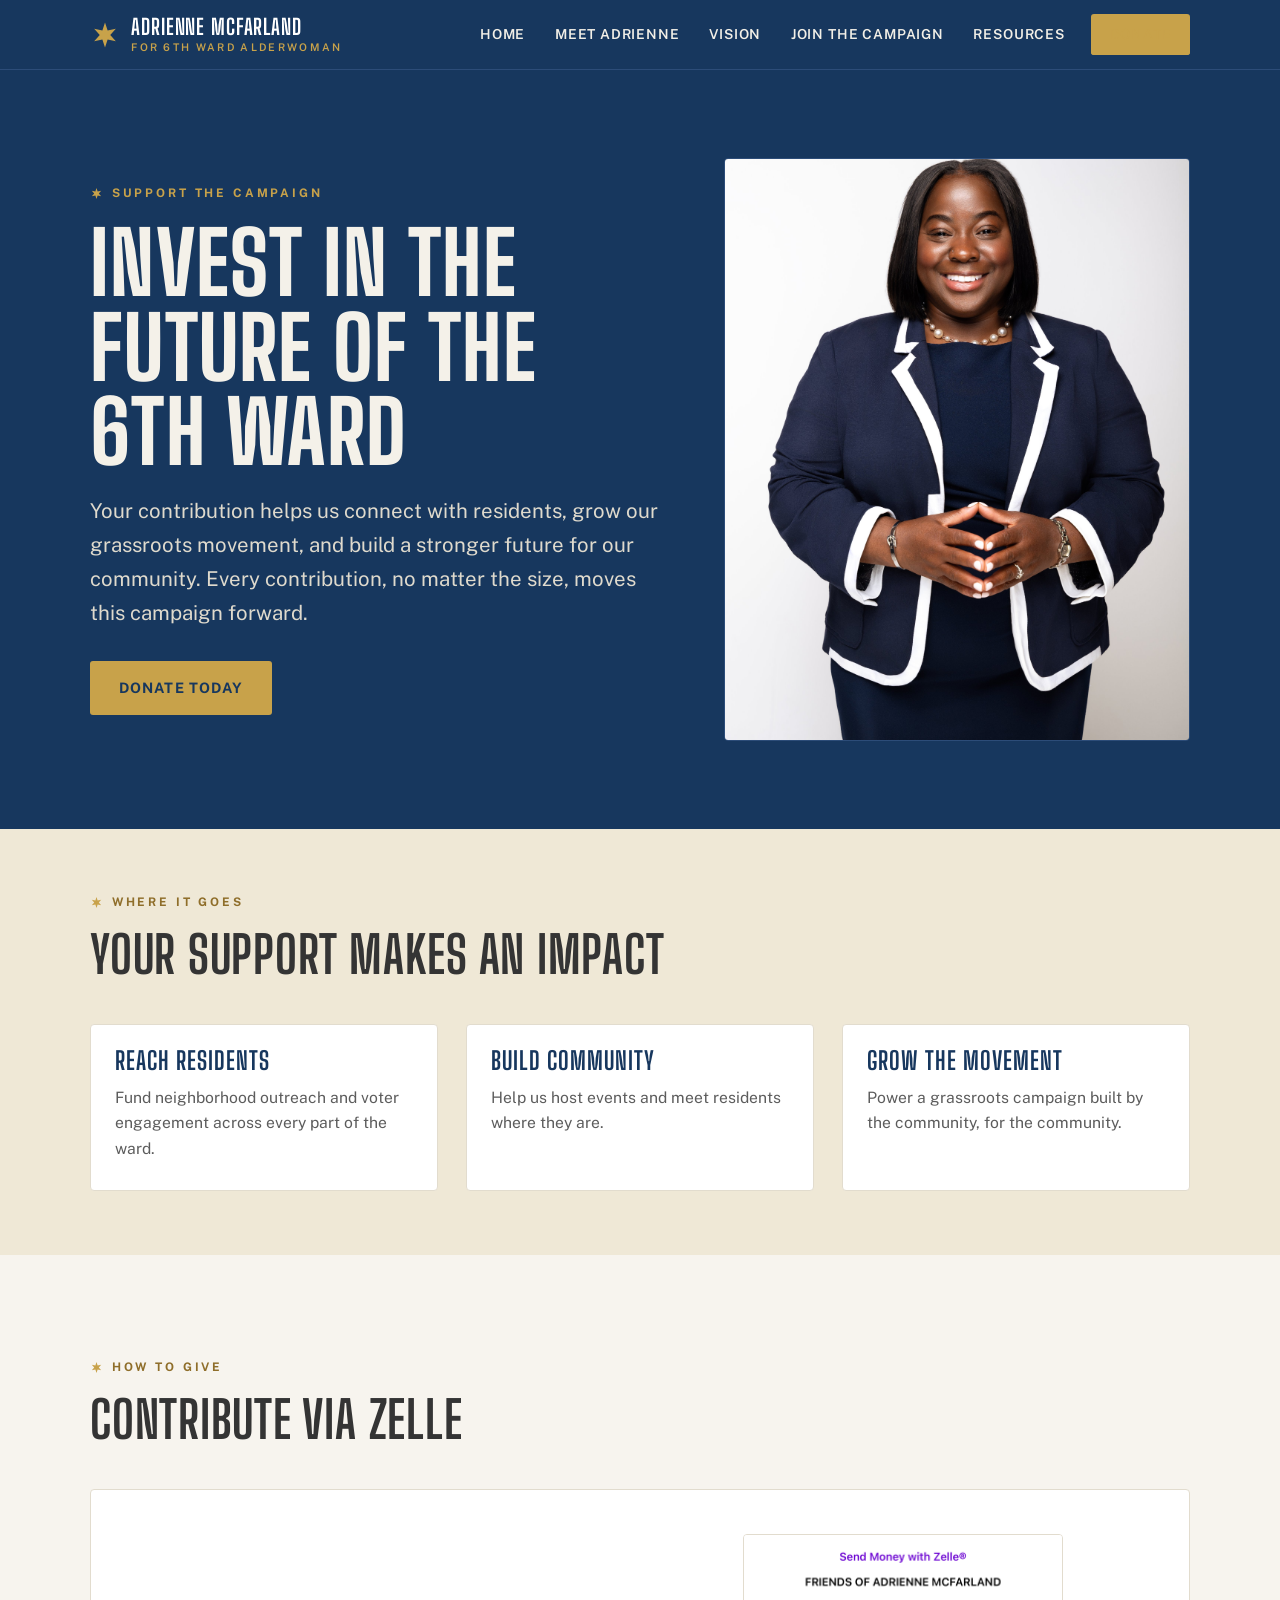
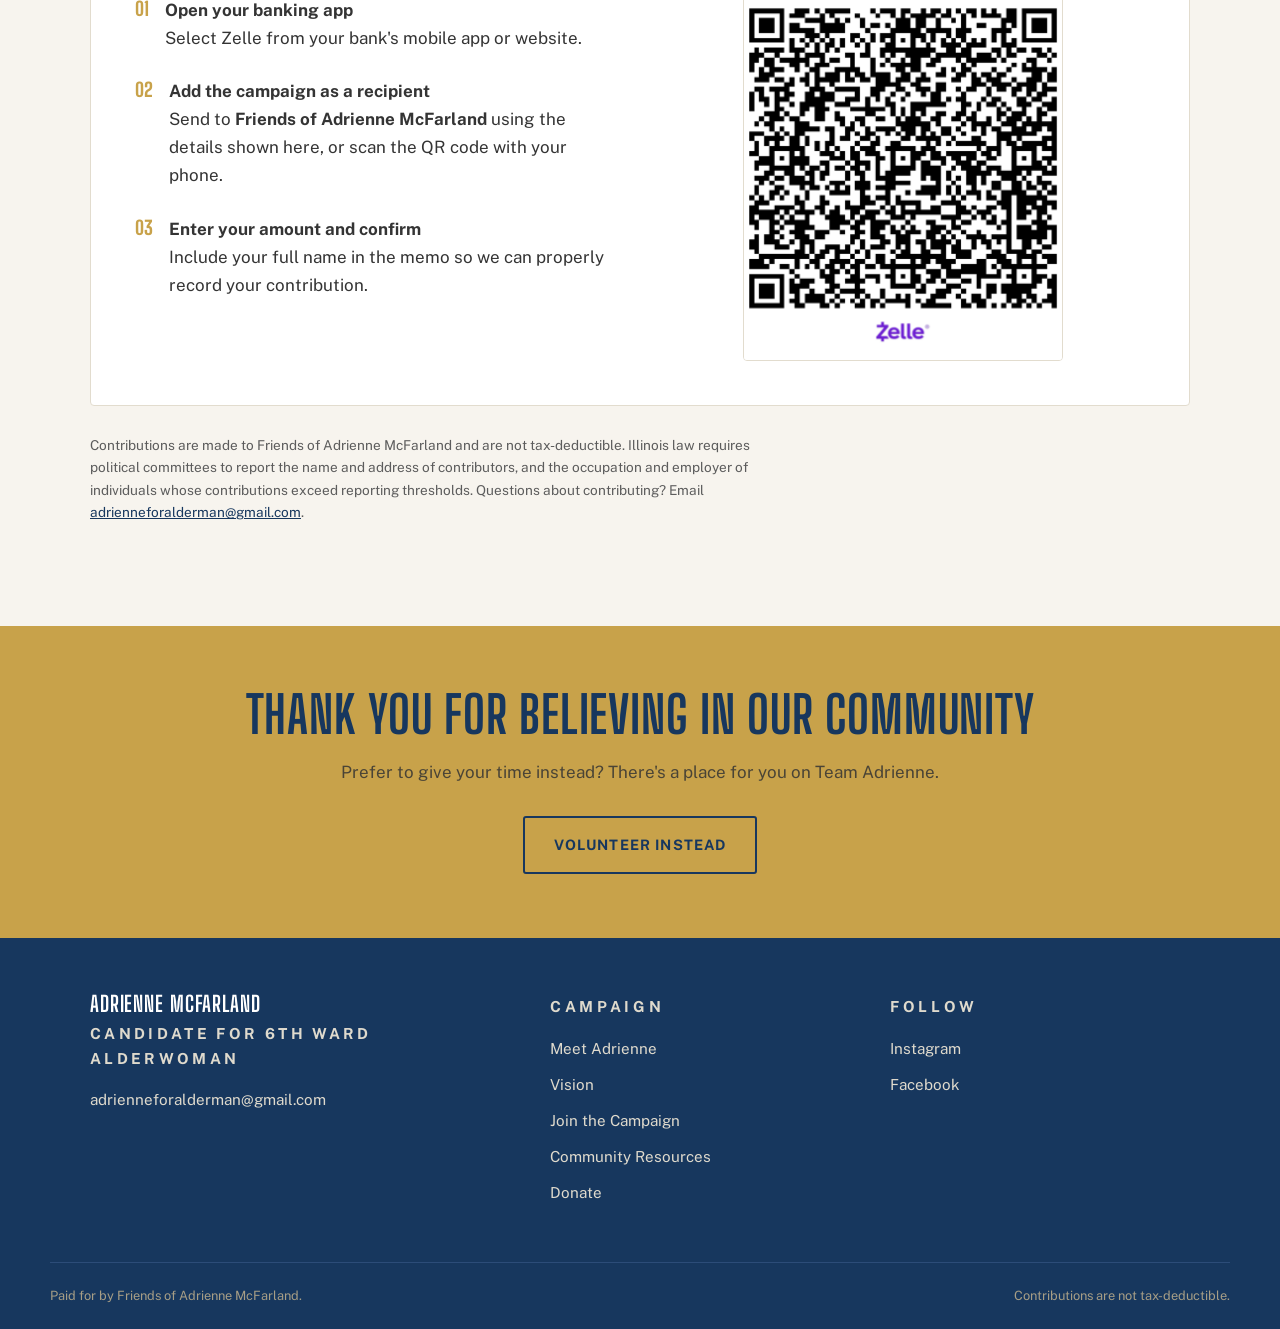
==== donate.html @ 902237fe "Correcting the root directory issue" ====
<!DOCTYPE html>
<html lang="en">
<head>
<meta charset="UTF-8">
<meta name="viewport" content="width=device-width, initial-scale=1">
<title>Donate | Adrienne McFarland for 6th Ward Alderwoman</title>
<meta name="description" content="Support Adrienne McFarland's grassroots campaign for Chicago's 6th Ward. Contribute via Zelle to Friends of Adrienne McFarland.">
<link rel="canonical" href="https://www.adriennefor6th.com/donate">
<meta property="og:type" content="website">
<meta property="og:site_name" content="Adrienne McFarland for 6th">
<meta property="og:title" content="Donate | Adrienne McFarland for 6th Ward Alderwoman">
<meta property="og:description" content="Support Adrienne McFarland's grassroots campaign for Chicago's 6th Ward. Contribute via Zelle to Friends of Adrienne McFarland.">
<meta property="og:url" content="https://www.adriennefor6th.com/donate">
<meta name="twitter:card" content="summary_large_image">
<link rel="icon" href="data:image/svg+xml,<svg xmlns='http://www.w3.org/2000/svg' viewBox='0 0 24 24'><polygon fill='%23C8A24A' points='12,2 14.1,8.36 20.66,7 16.2,12 20.66,17 14.1,15.64 12,22 9.9,15.64 3.34,17 7.8,12 3.34,7 9.9,8.36'/></svg>">
<link rel="preconnect" href="https://fonts.googleapis.com">
<link rel="preconnect" href="https://fonts.gstatic.com" crossorigin>
<link href="https://fonts.googleapis.com/css2?family=Big+Shoulders+Display:wght@500;600;700;800&family=Public+Sans:ital,wght@0,400;0,500;0,600;0,700;1,400&family=Source+Serif+4:ital,opsz,wght@1,8..60,400;1,8..60,500&display=swap" rel="stylesheet">
<link rel="stylesheet" href="styles.css">
</head>
<body>
<a class="skip" href="#main">Skip to content</a>
<header class="site-header">
  <div class="header-inner">
    <a class="brand" href="index.html">
      <span class="brand-mark star"><svg width="30" height="30" viewBox="0 0 24 24" fill="currentColor" aria-hidden="true"><polygon points="12,2 14.1,8.36 20.66,7 16.2,12 20.66,17 14.1,15.64 12,22 9.9,15.64 3.34,17 7.8,12 3.34,7 9.9,8.36"/></svg></span>
      <span class="brand-text">
        <span class="brand-name">Adrienne McFarland</span>
        <span class="brand-sub">For 6th Ward Alderwoman</span>
      </span>
    </a>
    <button class="nav-toggle" aria-expanded="false" aria-controls="nav" onclick="var n=document.getElementById('nav');var o=n.classList.toggle('open');this.setAttribute('aria-expanded',o)">Menu</button>
    <nav class="nav" id="nav" aria-label="Main">
      <a href="index.html">Home</a>
      <a href="meet-adrienne.html">Meet Adrienne</a>
      <a href="vision.html">Vision</a>
      <a href="join.html">Join the Campaign</a>
      <a href="resources.html">Resources</a>
      <a class="btn-donate" href="donate.html" aria-current="page">Donate</a>
    </nav>
  </div>
</header>
<main id="main">

<section class="hero">
  <div class="wrap hero-grid">
    <div>
      <p class="eyebrow" style="color:var(--sky)"><span class="star"><svg width="13" height="13" viewBox="0 0 24 24" fill="currentColor" aria-hidden="true"><polygon points="12,2 14.1,8.36 20.66,7 16.2,12 20.66,17 14.1,15.64 12,22 9.9,15.64 3.34,17 7.8,12 3.34,7 9.9,8.36"/></svg></span>Support the Campaign</p>
      <h1 style="max-width:14ch">Invest in the Future of the 6th Ward</h1>
      <p class="lede">Your contribution helps us connect with residents, grow our grassroots movement, and build a stronger future for our community. Every contribution, no matter the size, moves this campaign forward.</p>
      <div class="btn-row">
        <a class="btn btn-primary" href="#give">Donate Today</a>
      </div>
    </div>
    <div class="hero-photo">
      <img src="images/adrienne-outreach.jpg" alt="Adrienne McFarland engaging with 6th Ward residents." fetchpriority="high">
    </div>
  </div>
</section>

<section class="on-sky tight">
  <div class="wrap">
    <p class="eyebrow"><span class="star"><svg width="13" height="13" viewBox="0 0 24 24" fill="currentColor" aria-hidden="true"><polygon points="12,2 14.1,8.36 20.66,7 16.2,12 20.66,17 14.1,15.64 12,22 9.9,15.64 3.34,17 7.8,12 3.34,7 9.9,8.36"/></svg></span>Where It Goes</p>
    <h2>Your Support Makes an Impact</h2>
    <div class="grid-3">
      <article class="card"><div class="card-body">
        <h3>Reach Residents</h3>
        <p>Fund neighborhood outreach and voter engagement across every part of the ward.</p>
      </div></article>
      <article class="card"><div class="card-body">
        <h3>Build Community</h3>
        <p>Help us host events and meet residents where they are.</p>
      </div></article>
      <article class="card"><div class="card-body">
        <h3>Grow the Movement</h3>
        <p>Power a grassroots campaign built by the community, for the community.</p>
      </div></article>
    </div>
  </div>
</section>

<section id="give">
  <div class="wrap">
    <p class="eyebrow"><span class="star"><svg width="13" height="13" viewBox="0 0 24 24" fill="currentColor" aria-hidden="true"><polygon points="12,2 14.1,8.36 20.66,7 16.2,12 20.66,17 14.1,15.64 12,22 9.9,15.64 3.34,17 7.8,12 3.34,7 9.9,8.36"/></svg></span>How to Give</p>
    <h2>Contribute via Zelle</h2>
    <div class="donate-panel">
      <ol class="donate-steps">
        <li><span class="num">01</span><div><strong>Open your banking app</strong><br>Select Zelle from your bank's mobile app or website.</div></li>
        <li><span class="num">02</span><div><strong>Add the campaign as a recipient</strong><br>Send to <strong>Friends of Adrienne McFarland</strong> using the details shown here, or scan the QR code with your phone.</div></li>
        <li><span class="num">03</span><div><strong>Enter your amount and confirm</strong><br>Include your full name in the memo so we can properly record your contribution.</div></li>
      </ol>
      <img src="images/zelle-qr.png" alt="Zelle QR code and payment details for Friends of Adrienne McFarland." loading="lazy">
    </div>
    <p class="fine">Contributions are made to Friends of Adrienne McFarland and are not tax-deductible. Illinois law requires political committees to report the name and address of contributors, and the occupation and employer of individuals whose contributions exceed reporting thresholds. Questions about contributing? Email <a href="mailto:adrienneforalderman@gmail.com">adrienneforalderman@gmail.com</a>.</p>
  </div>
</section>

<section class="cta-band tight">
  <div class="wrap">
    <h2>Thank You for Believing in Our Community</h2>
    <p>Prefer to give your time instead? There's a place for you on Team Adrienne.</p>
    <div class="btn-row">
      <a class="btn btn-outline-light" href="join.html">Volunteer Instead</a>
    </div>
  </div>
</section>
</main>
<footer class="site-footer">
  <div class="wrap footer-grid">
    <div>
      <h3>Adrienne McFarland</h3>
      <p class="footer-sub">Candidate for 6th Ward Alderwoman</p>
      <p style="margin-top:1rem"><a href="mailto:adrienneforalderman@gmail.com">adrienneforalderman@gmail.com</a></p>
    </div>
    <div>
      <p class="footer-head">Campaign</p>
      <ul class="footer-links">
        <li><a href="meet-adrienne.html">Meet Adrienne</a></li>
        <li><a href="vision.html">Vision</a></li>
        <li><a href="join.html">Join the Campaign</a></li>
        <li><a href="resources.html">Community Resources</a></li>
        <li><a href="donate.html">Donate</a></li>
      </ul>
    </div>
    <div>
      <p class="footer-head">Follow</p>
      <ul class="footer-links">
        <li><a href="https://instagram.com/adrienneforalderman" rel="noopener">Instagram</a></li>
        <li><a href="https://www.facebook.com/adrienneforalderman" rel="noopener">Facebook</a></li>
      </ul>
    </div>
  </div>
  <div class="wrap footer-legal">
    <span>Paid for by Friends of Adrienne McFarland.</span>
    <span>Contributions are not tax-deductible.</span>
  </div>
</footer>
</body>
</html>
---- styles.css ----
/* ============================================================
   ADRIENNE McFARLAND FOR 6TH — Design System
   Palette + type grounded in Chicago civic vernacular:
   · Big Shoulders Display — a typeface designed for Chicago,
     drawn from the city's flag and architecture
   · Six-pointed Chicago star = the campaign mark for the 6th Ward
   ============================================================ */

:root{
  --navy:#17375E;
  --navy-2:#1F4370;
  --sky:#C8A24A;
  --sky-soft:#EFE8D6;
  --red:#C8A24A;
  --red-deep:#8F6E2A;
  --paper:#F7F4EE;
  --white:#FFFFFF;
  --ink:#343434;
  --ink-soft:#5C5C5C;
  --line:#E2DCCE;
  --line-navy:#2C4C78;

  --display:'Big Shoulders Display',system-ui,sans-serif;
  --body:'Public Sans',system-ui,sans-serif;
  --serif:'Source Serif 4',Georgia,serif;

  --max:1180px;
  --pad:clamp(1.25rem,4vw,2.5rem);
}

*{margin:0;padding:0;box-sizing:border-box}
html{scroll-behavior:smooth}
@media (prefers-reduced-motion:reduce){
  html{scroll-behavior:auto}
  *,*::before,*::after{animation:none!important;transition:none!important}
}

body{
  font-family:var(--body);
  color:var(--ink);
  background:var(--paper);
  line-height:1.65;
  font-size:1.0625rem;
  -webkit-font-smoothing:antialiased;
}

img{max-width:100%;display:block}
a{color:var(--navy)}
a:focus-visible,button:focus-visible{outline:3px solid var(--red);outline-offset:3px;border-radius:2px}

.skip{
  position:absolute;left:-9999px;top:0;background:var(--navy);color:#fff;
  padding:.75rem 1.25rem;z-index:200;font-weight:600;text-decoration:none;
}
.skip:focus{left:0}

.wrap{max-width:var(--max);margin:0 auto;padding-left:var(--pad);padding-right:var(--pad)}

/* ---------- Star mark ---------- */
.star{display:inline-block;vertical-align:-.12em}
.star svg{display:block}

/* ---------- Header / Nav ---------- */
.site-header{
  position:sticky;top:0;z-index:100;
  background:var(--navy);
  border-bottom:1px solid var(--line-navy);
}
.header-inner{
  display:flex;align-items:center;justify-content:space-between;
  gap:1.5rem;padding:.85rem var(--pad);max-width:var(--max);margin:0 auto;
}
.brand{display:flex;align-items:center;gap:.7rem;text-decoration:none}
.brand-mark{color:var(--sky);flex-shrink:0}
.brand-text{line-height:1.05}
.brand-name{
  font-family:var(--display);font-weight:700;font-size:1.35rem;
  letter-spacing:.04em;color:#fff;text-transform:uppercase;display:block;
}
.brand-sub{
  font-size:.66rem;letter-spacing:.22em;text-transform:uppercase;
  color:var(--sky);font-weight:600;display:block;margin-top:.15rem;
}
.nav{display:flex;align-items:center;gap:.25rem}
.nav a{
  color:#F2EFE7;text-decoration:none;font-size:.86rem;font-weight:600;
  letter-spacing:.06em;text-transform:uppercase;padding:.55rem .8rem;
  border-radius:3px;transition:color .15s,background .15s;
}
.nav a:hover{color:var(--sky)}
.nav a[aria-current="page"]{color:var(--sky);box-shadow:inset 0 -2px 0 var(--sky)}
.nav .btn-donate{
  background:var(--red);color:var(--navy);margin-left:.6rem;
  padding:.6rem 1.15rem;border-radius:3px;box-shadow:none;
}
.nav .btn-donate:hover{background:var(--red-deep);color:#fff}
.nav-toggle{
  display:none;background:none;border:2px solid var(--line-navy);
  color:#fff;font-family:var(--display);font-size:.9rem;font-weight:700;
  letter-spacing:.12em;text-transform:uppercase;padding:.5rem .9rem;
  border-radius:3px;cursor:pointer;
}
@media (max-width:920px){
  .nav-toggle{display:block}
  .nav{
    display:none;position:absolute;top:100%;left:0;right:0;
    flex-direction:column;align-items:stretch;background:var(--navy);
    border-bottom:1px solid var(--line-navy);padding:.5rem var(--pad) 1.25rem;
  }
  .nav.open{display:flex}
  .nav a{padding:.85rem .5rem;border-bottom:1px solid var(--line-navy)}
  .nav a[aria-current="page"]{box-shadow:none;border-left:3px solid var(--sky);padding-left:.75rem}
  .nav .btn-donate{margin:.9rem 0 0;text-align:center}
}

/* ---------- Buttons ---------- */
.btn{
  display:inline-block;text-decoration:none;font-weight:700;
  font-size:.9rem;letter-spacing:.08em;text-transform:uppercase;
  padding:.95rem 1.8rem;border-radius:3px;transition:background .15s,color .15s,border-color .15s;
}
.btn-primary{background:var(--red);color:var(--navy)}
.btn-primary:hover{background:var(--red-deep);color:#fff}
.btn-outline{border:2px solid var(--navy);color:var(--navy)}
.btn-outline:hover{background:var(--navy);color:#fff}
.btn-outline-light{border:2px solid var(--sky);color:var(--sky)}
.btn-outline-light:hover{background:var(--sky);color:var(--navy)}
.btn-row{display:flex;flex-wrap:wrap;gap:.9rem;margin-top:1.9rem}

/* ---------- Eyebrow + headings ---------- */
.eyebrow{
  display:flex;align-items:center;gap:.55rem;
  font-size:.74rem;font-weight:700;letter-spacing:.24em;text-transform:uppercase;
  color:var(--red-deep);margin-bottom:1.1rem;
}
.eyebrow .star{color:var(--red)}
.on-navy .eyebrow{color:var(--sky)}
.on-navy .eyebrow .star{color:var(--sky)}

h1,h2,h3{font-family:var(--display);text-transform:uppercase;line-height:.98;letter-spacing:.015em}
h1{font-weight:800;font-size:clamp(2.9rem,7vw,5.4rem)}
h2{font-weight:700;font-size:clamp(2rem,4.4vw,3.2rem)}
h3{font-weight:700;font-size:clamp(1.25rem,2.2vw,1.55rem);letter-spacing:.04em}
.lede{font-size:clamp(1.1rem,1.6vw,1.28rem);color:var(--ink-soft);max-width:44rem;margin-top:1.25rem}
.on-navy .lede,.hero .lede{color:#DFDACD}

/* ---------- Sections ---------- */
section{padding:clamp(3.5rem,8vw,6.5rem) 0}
.on-navy{background:var(--navy);color:#F4F1E9}
.on-navy h1,.on-navy h2,.on-navy h3{color:#fff}
.on-sky{background:var(--sky-soft)}
.tight{padding-top:clamp(2.5rem,5vw,4rem);padding-bottom:clamp(2.5rem,5vw,4rem)}

/* ---------- Star divider ---------- */
.star-divider{
  display:flex;align-items:center;gap:1rem;
  max-width:var(--max);margin:0 auto;padding:0 var(--pad);
}
.star-divider::before,.star-divider::after{content:"";flex:1;height:1px;background:var(--line)}
.star-divider .star{color:var(--red)}
.on-navy .star-divider::before,.on-navy .star-divider::after{background:var(--line-navy)}
.on-navy .star-divider .star{color:var(--sky)}

/* ---------- Hero ---------- */
.hero{background:var(--navy);color:#F4F1E9;padding:clamp(3rem,7vw,5.5rem) 0}
.hero-grid{
  display:grid;grid-template-columns:1.1fr .9fr;gap:clamp(2rem,5vw,4.5rem);
  align-items:center;
}
.hero-stack{display:flex;flex-direction:column}
.hero-stack .line{display:flex;align-items:baseline;gap:.6rem}
.hero-stack .line .star{color:var(--red);transform:translateY(-.35em)}
.hero-stack .accent{color:var(--sky)}
.hero-photo{position:relative}
.hero-photo img{
  width:100%;aspect-ratio:4/5;object-fit:cover;border-radius:4px;
  border:1px solid var(--line-navy);
}
.hero-photo::after{
  content:"";position:absolute;inset:1.1rem -1.1rem -1.1rem 1.1rem;
  border:2px solid var(--red);border-radius:4px;z-index:-1;
}
@media (max-width:860px){
  .hero-grid{grid-template-columns:1fr}
  .hero-photo{max-width:26rem}
  .hero-photo::after{inset:.8rem -.8rem -.8rem .8rem}
}

/* ---------- Quote band ---------- */
.quote-band{background:var(--paper);text-align:center}
.quote-band blockquote{max-width:52rem;margin:0 auto}
.quote-band p{
  font-family:var(--serif);font-style:italic;font-weight:500;
  font-size:clamp(1.35rem,2.6vw,1.9rem);line-height:1.45;color:var(--navy);
}
.quote-band cite{
  display:block;margin-top:1.4rem;font-family:var(--body);font-style:normal;
  font-size:.8rem;font-weight:700;letter-spacing:.24em;text-transform:uppercase;
  color:var(--red-deep);
}

/* ---------- Feature (photo + text) ---------- */
.feature{display:grid;grid-template-columns:1fr 1fr;gap:clamp(2rem,5vw,4rem);align-items:center}
.feature.flip .feature-media{order:2}
.feature-media img{width:100%;border-radius:4px;object-fit:cover}
.feature-media figcaption{font-size:.85rem;color:var(--ink-soft);margin-top:.8rem;line-height:1.55}
.on-navy .feature-media figcaption{color:#CFC8B7}
@media (max-width:860px){
  .feature{grid-template-columns:1fr}
  .feature.flip .feature-media{order:0}
}

/* ---------- Card grids ---------- */
.grid-3{display:grid;grid-template-columns:repeat(3,1fr);gap:1.75rem;margin-top:2.75rem}
.grid-4{display:grid;grid-template-columns:repeat(4,1fr);gap:1.5rem;margin-top:2.75rem}
@media (max-width:960px){.grid-4{grid-template-columns:repeat(2,1fr)}}
@media (max-width:860px){.grid-3{grid-template-columns:1fr}}
@media (max-width:560px){.grid-4{grid-template-columns:1fr}}

.card{
  background:var(--white);border:1px solid var(--line);border-radius:4px;
  overflow:hidden;display:flex;flex-direction:column;
}
.card img{aspect-ratio:4/3;object-fit:cover;width:100%}
.card-body{padding:1.5rem 1.5rem 1.75rem;flex:1}
.card-body h3{margin-bottom:.7rem;color:var(--navy)}
.card-body p{font-size:.98rem;color:var(--ink-soft)}

/* ---------- Pillars (Educate / Create Access / Reclaim Our Legacy) ---------- */
.pillars{background:var(--navy)}
.pillar{
  background:var(--navy-2);border:1px solid var(--line-navy);border-radius:4px;
  padding:2rem 1.75rem;display:flex;flex-direction:column;
}
.pillar-tag{
  font-family:var(--display);font-weight:800;font-size:1.6rem;letter-spacing:.05em;
  text-transform:uppercase;color:var(--sky);display:flex;align-items:center;gap:.6rem;
}
.pillar-tag .star{color:var(--red);flex-shrink:0}
.pillar p{margin-top:1rem;color:#DFDACD;font-size:.98rem;flex:1}
.pillar-focus{margin-top:1.5rem;padding-top:1.25rem;border-top:1px solid var(--line-navy)}
.pillar-focus h4{
  font-size:.7rem;font-weight:700;letter-spacing:.24em;text-transform:uppercase;
  color:#A79E86;margin-bottom:.7rem;
}
.star-list{list-style:none}
.star-list li{
  position:relative;padding-left:1.5rem;margin-bottom:.5rem;
  font-size:.95rem;font-weight:500;
}
.star-list li::before{
  content:"";position:absolute;left:0;top:.42em;width:.8rem;height:.8rem;
  background:currentColor;
  -webkit-mask:url('data:image/svg+xml;utf8,<svg xmlns="http://www.w3.org/2000/svg" viewBox="0 0 24 24"><polygon points="12,2 14.1,8.36 20.66,7 16.2,12 20.66,17 14.1,15.64 12,22 9.9,15.64 3.34,17 7.8,12 3.34,7 9.9,8.36"/></svg>') center/contain no-repeat;
          mask:url('data:image/svg+xml;utf8,<svg xmlns="http://www.w3.org/2000/svg" viewBox="0 0 24 24"><polygon points="12,2 14.1,8.36 20.66,7 16.2,12 20.66,17 14.1,15.64 12,22 9.9,15.64 3.34,17 7.8,12 3.34,7 9.9,8.36"/></svg>') center/contain no-repeat;
  color:var(--red);
}
.on-navy .star-list li::before{color:var(--sky)}

/* ---------- Coalition band ---------- */
.coalition-list{
  display:grid;grid-template-columns:repeat(3,1fr);gap:.4rem 2.5rem;
  margin-top:2.25rem;list-style:none;
}
.coalition-list li{
  font-family:var(--display);font-weight:600;font-size:1.25rem;
  letter-spacing:.05em;text-transform:uppercase;padding:.65rem 0;
  border-bottom:1px solid var(--line-navy);display:flex;align-items:center;gap:.7rem;
}
.coalition-list .star{color:var(--sky);flex-shrink:0}
@media (max-width:860px){.coalition-list{grid-template-columns:1fr}}

/* ---------- Process rail (Listen · Connect · Organize · Deliver) ---------- */
.rail{counter-reset:step;display:grid;grid-template-columns:repeat(4,1fr);gap:0;margin-top:2.75rem;border-top:2px solid var(--navy)}
.rail-step{padding:1.75rem 1.5rem 0 0;position:relative}
.rail-step::before{
  counter-increment:step;content:counter(step,decimal-leading-zero);
  font-family:var(--display);font-weight:800;font-size:.95rem;letter-spacing:.1em;
  color:var(--red);display:block;margin-bottom:.6rem;
}
.rail-step h3{color:var(--navy);margin-bottom:.6rem}
.rail-step p{font-size:.95rem;color:var(--ink-soft)}
@media (max-width:960px){.rail{grid-template-columns:repeat(2,1fr);gap:1.5rem 2rem}}
@media (max-width:560px){.rail{grid-template-columns:1fr}}

/* ---------- Story / long-form ---------- */
.story{max-width:46rem;margin:0 auto}
.story p{margin-bottom:1.35rem}
.story .pull{
  font-family:var(--serif);font-style:italic;font-weight:500;
  font-size:clamp(1.3rem,2.4vw,1.7rem);line-height:1.45;color:var(--navy);
  border-left:4px solid var(--red);padding:.4rem 0 .4rem 1.6rem;margin:2.4rem 0;
}

/* ---------- Credentials ---------- */
.cred-list{list-style:none;margin-top:1.75rem}
.cred-list li{
  display:flex;gap:.9rem;padding:1rem 0;border-bottom:1px solid var(--line);
  align-items:flex-start;
}
.cred-list .star{color:var(--red);flex-shrink:0;margin-top:.3rem}
.cred-list strong{display:block;color:var(--navy)}
.cred-list span{font-size:.95rem;color:var(--ink-soft)}

/* ---------- Resources ---------- */
.res-section{margin-top:3.25rem}
.res-head{display:flex;align-items:center;gap:.8rem;padding-bottom:1rem;border-bottom:2px solid var(--navy)}
.res-head .star{color:var(--red)}
.res-head h3{color:var(--navy)}
.res-head p{margin-left:auto;font-size:.9rem;color:var(--ink-soft);max-width:24rem;text-align:right}
.res-grid{display:grid;grid-template-columns:repeat(2,1fr);gap:1px;background:var(--line);margin-top:1px}
.res-grid a{
  background:var(--white);padding:1.15rem 1.35rem;text-decoration:none;color:var(--ink);
  display:flex;justify-content:space-between;align-items:center;gap:1rem;
  font-weight:600;font-size:.98rem;transition:background .15s;
}
.res-grid a::after{content:"↗";color:var(--red);font-weight:700;flex-shrink:0}
.res-grid a:hover{background:var(--sky-soft)}
.res-grid a span{font-weight:400;font-size:.85rem;color:var(--ink-soft);display:block;margin-top:.15rem}
@media (max-width:720px){
  .res-grid{grid-template-columns:1fr}
  .res-head{flex-wrap:wrap}
  .res-head p{margin-left:0;text-align:left;max-width:none}
}
.res-note{
  margin-top:3rem;padding:1.5rem 1.75rem;background:var(--sky-soft);
  border-left:4px solid var(--navy);font-size:.95rem;color:var(--ink-soft);border-radius:0 4px 4px 0;
}

/* ---------- Donate ---------- */
.donate-panel{
  background:var(--white);border:1px solid var(--line);border-radius:4px;
  padding:clamp(1.75rem,4vw,2.75rem);display:grid;grid-template-columns:1fr 1fr;
  gap:2.5rem;align-items:center;margin-top:2.75rem;
}
.donate-panel img{border-radius:4px;border:1px solid var(--line);max-width:20rem;width:100%;margin:0 auto}
.donate-steps{list-style:none}
.donate-steps li{display:flex;gap:1rem;padding:.8rem 0;align-items:flex-start}
.donate-steps .num{
  font-family:var(--display);font-weight:800;color:var(--red);
  font-size:1.2rem;line-height:1.4;flex-shrink:0;
}
@media (max-width:820px){.donate-panel{grid-template-columns:1fr}}
.fine{font-size:.85rem;color:var(--ink-soft);margin-top:1.75rem;max-width:44rem}

/* ---------- CTA band ---------- */
.cta-band{background:var(--red);color:var(--navy);text-align:center}
.cta-band h2{color:var(--navy)}
.cta-band p{max-width:40rem;margin:1.1rem auto 0;color:#4A4436}
.cta-band .btn-row{justify-content:center}
.cta-band .btn-outline-light{border-color:var(--navy);color:var(--navy)}
.cta-band .btn-outline-light:hover{background:var(--navy);color:#fff}
.cta-band .btn-primary{background:var(--navy);color:#fff}
.cta-band .btn-primary:hover{background:var(--navy-2);color:#fff}

/* ---------- Footer ---------- */
.site-footer{background:var(--navy);color:#DFDACD;padding:3.5rem 0 0}
.footer-grid{display:grid;grid-template-columns:1.4fr 1fr 1fr;gap:2.5rem}
.footer-grid h3{color:#fff;font-size:1.35rem;margin-bottom:.35rem}
.footer-sub{font-size:.7rem;letter-spacing:.22em;text-transform:uppercase;color:var(--sky);font-weight:700}
.footer-grid p,.footer-grid a{font-size:.95rem;color:#DFDACD}
.footer-grid a{text-decoration:none}
.footer-grid a:hover{color:var(--sky)}
.footer-links{list-style:none;margin-top:.9rem}
.footer-links li{margin-bottom:.5rem}
.footer-head{
  font-size:.72rem;font-weight:700;letter-spacing:.24em;text-transform:uppercase;
  color:#A79E86;margin-bottom:.4rem;
}
.footer-legal{
  margin-top:3rem;border-top:1px solid var(--line-navy);
  padding:1.4rem 0;font-size:.8rem;color:#A79E86;
  display:flex;flex-wrap:wrap;gap:.5rem 2rem;justify-content:space-between;
}
@media (max-width:860px){.footer-grid{grid-template-columns:1fr}}
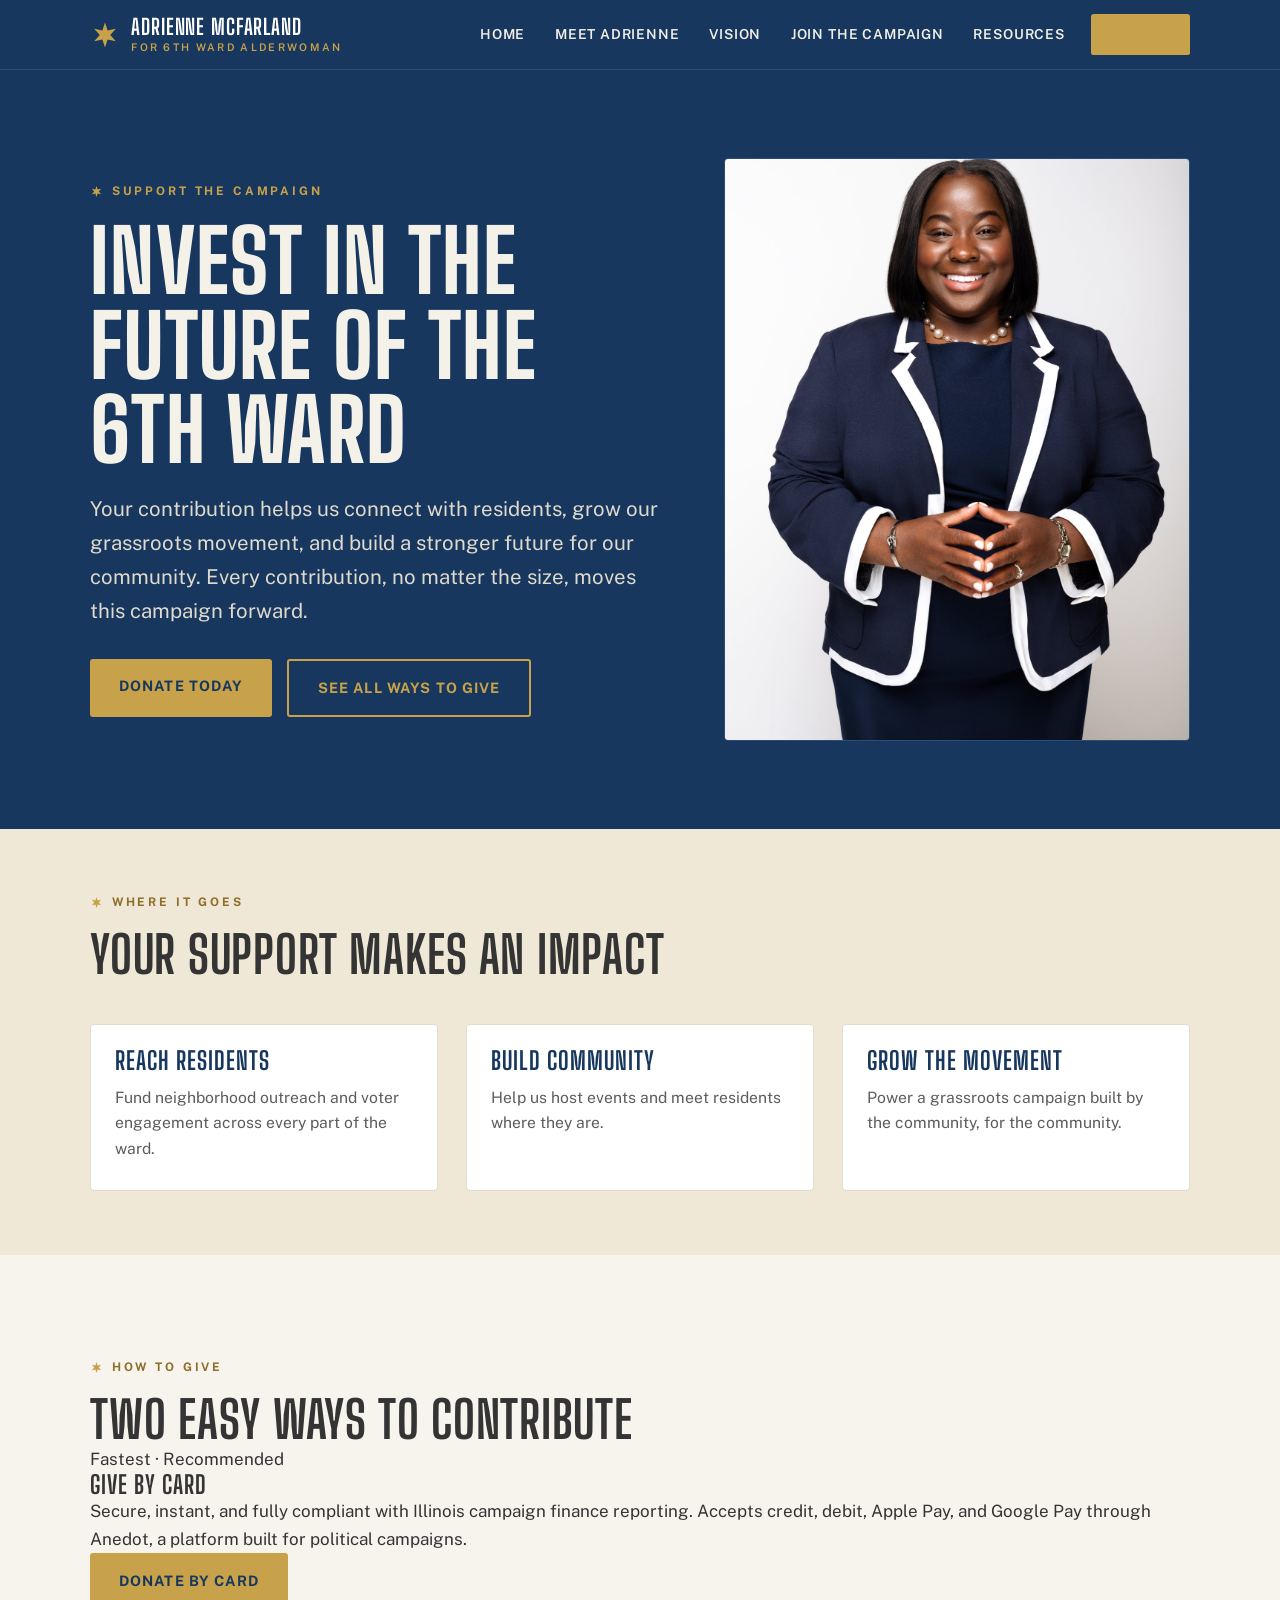
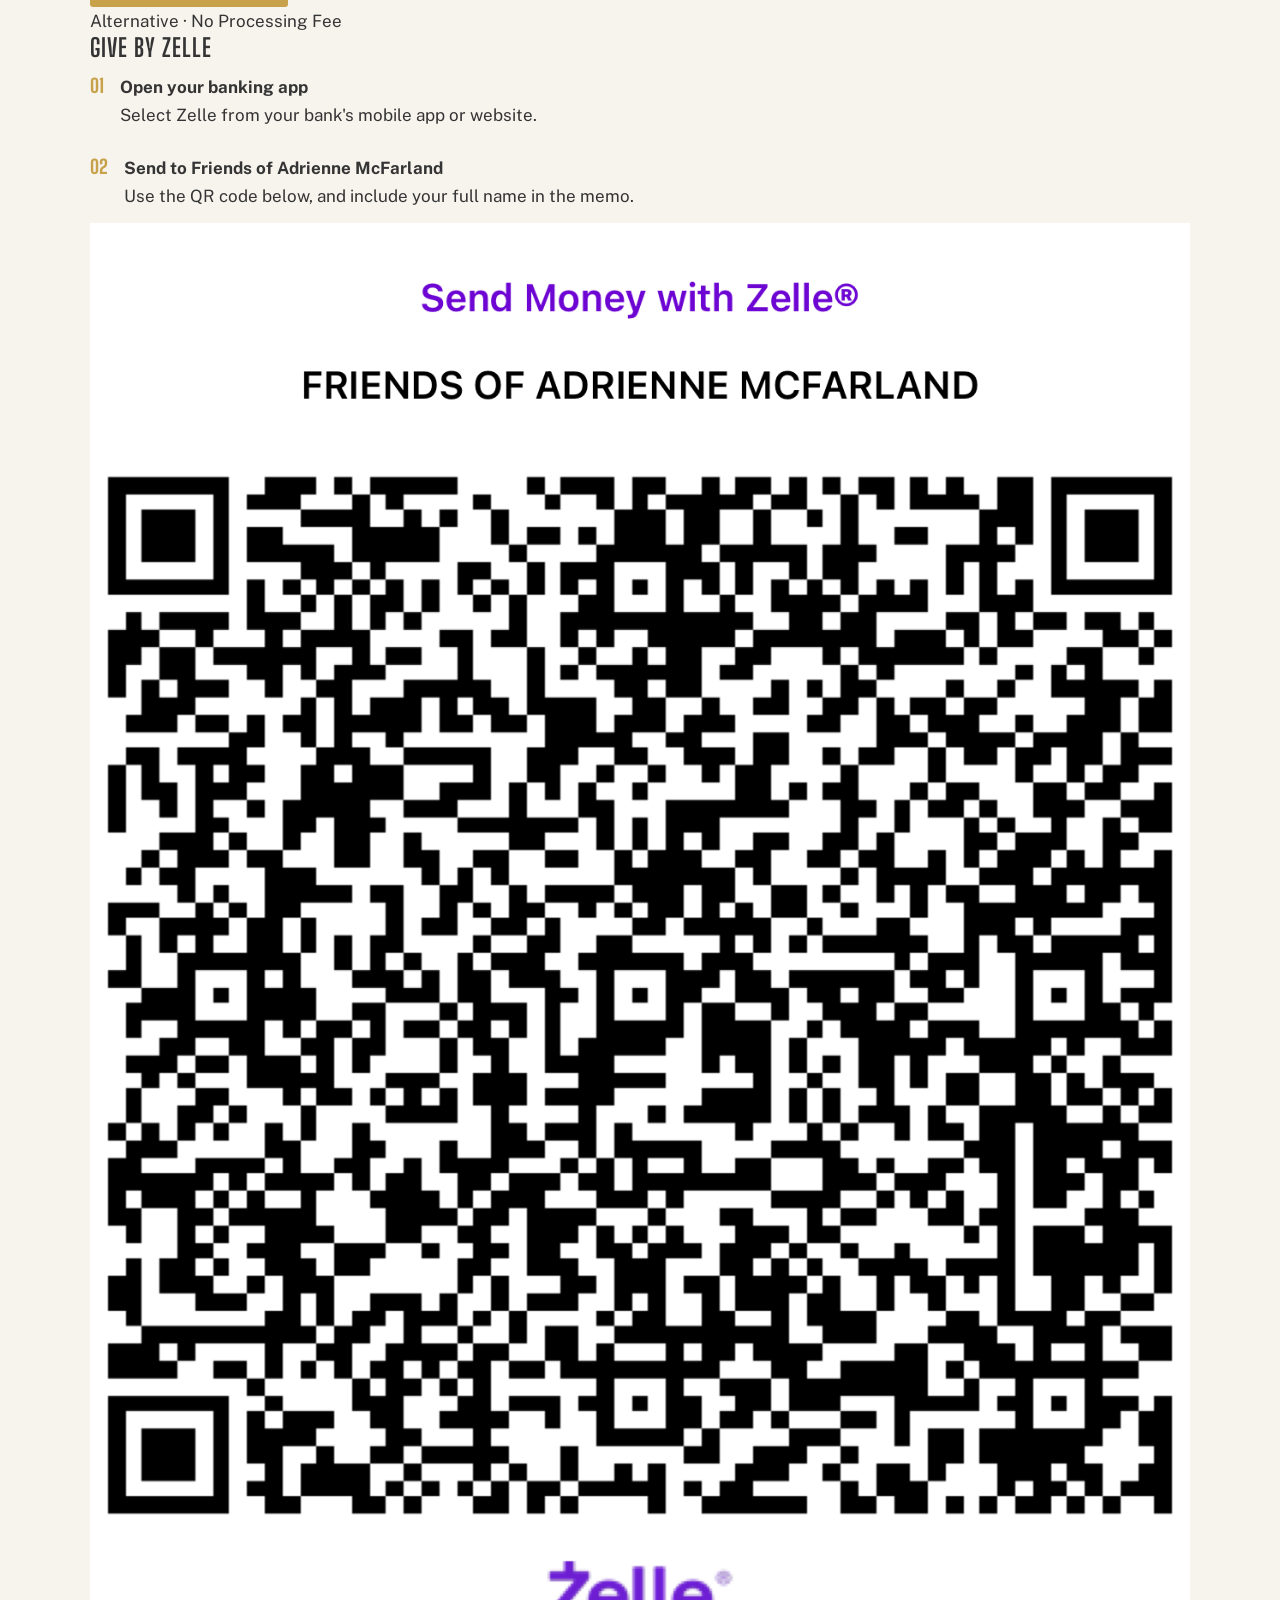
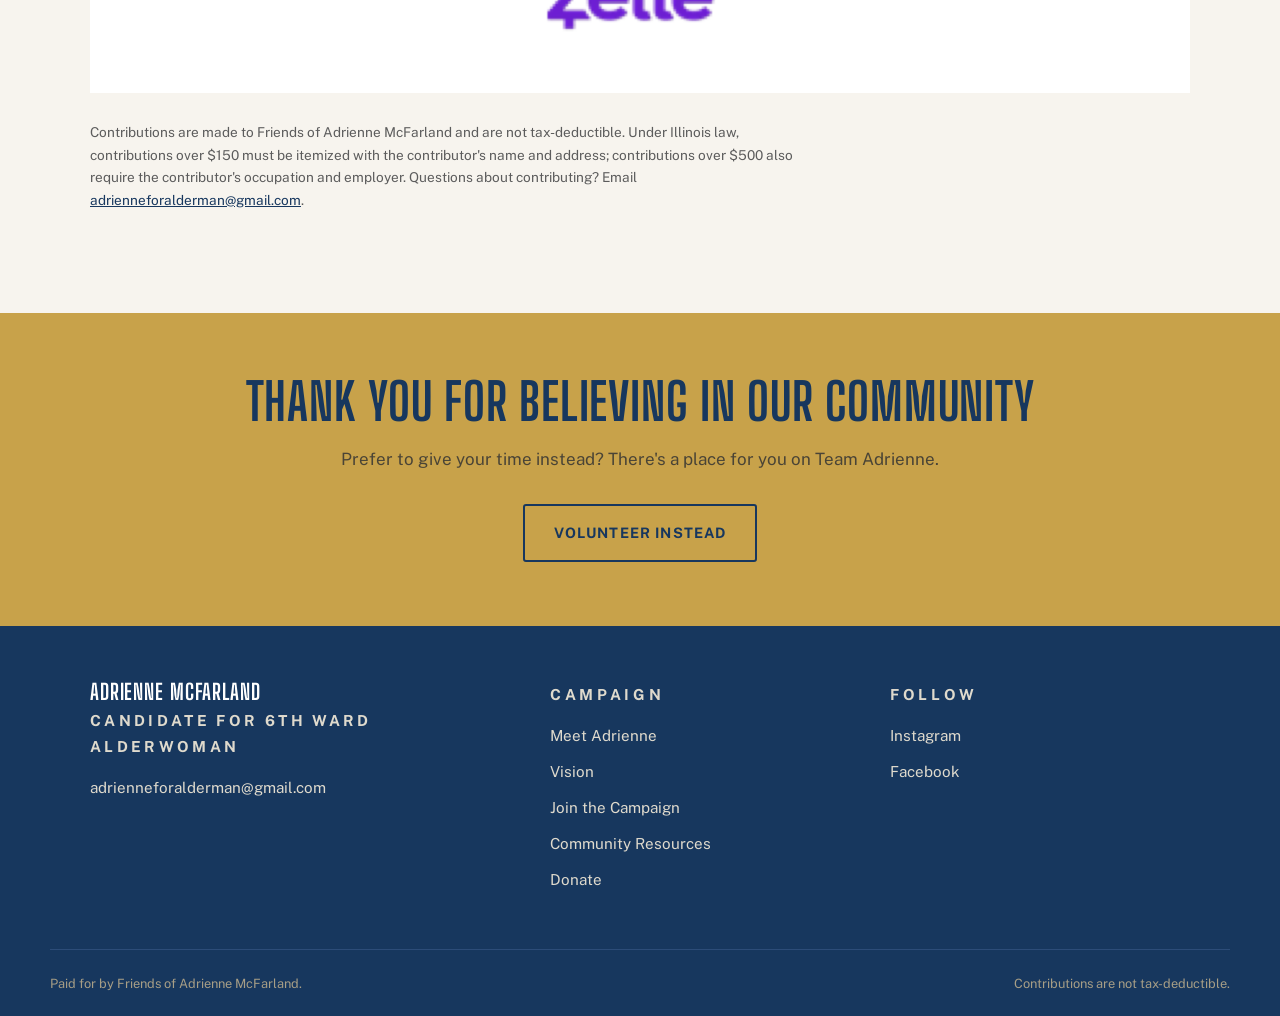
==== commit 46dbf45a: "Fixed the missing donation CTA" ====
--- a/donate.html
+++ b/donate.html
@@ -4,12 +4,12 @@
 <meta charset="UTF-8">
 <meta name="viewport" content="width=device-width, initial-scale=1">
 <title>Donate | Adrienne McFarland for 6th Ward Alderwoman</title>
-<meta name="description" content="Support Adrienne McFarland's grassroots campaign for Chicago's 6th Ward. Contribute via Zelle to Friends of Adrienne McFarland.">
+<meta name="description" content="Support Adrienne McFarland's grassroots campaign for Chicago's 6th Ward. Give securely by card or Zelle to Friends of Adrienne McFarland.">
 <link rel="canonical" href="https://www.adriennefor6th.com/donate">
 <meta property="og:type" content="website">
 <meta property="og:site_name" content="Adrienne McFarland for 6th">
 <meta property="og:title" content="Donate | Adrienne McFarland for 6th Ward Alderwoman">
-<meta property="og:description" content="Support Adrienne McFarland's grassroots campaign for Chicago's 6th Ward. Contribute via Zelle to Friends of Adrienne McFarland.">
+<meta property="og:description" content="Support Adrienne McFarland's grassroots campaign for Chicago's 6th Ward. Give securely by card or Zelle to Friends of Adrienne McFarland.">
 <meta property="og:url" content="https://www.adriennefor6th.com/donate">
 <meta name="twitter:card" content="summary_large_image">
 <link rel="icon" href="data:image/svg+xml,<svg xmlns='http://www.w3.org/2000/svg' viewBox='0 0 24 24'><polygon fill='%23C8A24A' points='12,2 14.1,8.36 20.66,7 16.2,12 20.66,17 14.1,15.64 12,22 9.9,15.64 3.34,17 7.8,12 3.34,7 9.9,8.36'/></svg>">
@@ -49,7 +49,8 @@
       <h1 style="max-width:14ch">Invest in the Future of the 6th Ward</h1>
       <p class="lede">Your contribution helps us connect with residents, grow our grassroots movement, and build a stronger future for our community. Every contribution, no matter the size, moves this campaign forward.</p>
       <div class="btn-row">
-        <a class="btn btn-primary" href="#give">Donate Today</a>
+        <a class="btn btn-primary" href="https://secure.anedot.com/friend-of-adrienne-mcfarland/donate" rel="noopener" target="_blank">Donate Today</a>
+        <a class="btn btn-outline-light" href="#give">See All Ways to Give</a>
       </div>
     </div>
     <div class="hero-photo">
@@ -82,16 +83,25 @@
 <section id="give">
   <div class="wrap">
     <p class="eyebrow"><span class="star"><svg width="13" height="13" viewBox="0 0 24 24" fill="currentColor" aria-hidden="true"><polygon points="12,2 14.1,8.36 20.66,7 16.2,12 20.66,17 14.1,15.64 12,22 9.9,15.64 3.34,17 7.8,12 3.34,7 9.9,8.36"/></svg></span>How to Give</p>
-    <h2>Contribute via Zelle</h2>
-    <div class="donate-panel">
-      <ol class="donate-steps">
-        <li><span class="num">01</span><div><strong>Open your banking app</strong><br>Select Zelle from your bank's mobile app or website.</div></li>
-        <li><span class="num">02</span><div><strong>Add the campaign as a recipient</strong><br>Send to <strong>Friends of Adrienne McFarland</strong> using the details shown here, or scan the QR code with your phone.</div></li>
-        <li><span class="num">03</span><div><strong>Enter your amount and confirm</strong><br>Include your full name in the memo so we can properly record your contribution.</div></li>
-      </ol>
-      <img src="images/zelle-qr.png" alt="Zelle QR code and payment details for Friends of Adrienne McFarland." loading="lazy">
+    <h2>Two Easy Ways to Contribute</h2>
+    <div class="give-options">
+      <article class="give-card give-card-primary">
+        <p class="give-tag">Fastest &middot; Recommended</p>
+        <h3>Give by Card</h3>
+        <p>Secure, instant, and fully compliant with Illinois campaign finance reporting. Accepts credit, debit, Apple Pay, and Google Pay through Anedot, a platform built for political campaigns.</p>
+        <a class="btn btn-primary" href="https://secure.anedot.com/friend-of-adrienne-mcfarland/donate" rel="noopener" target="_blank">Donate by Card</a>
+      </article>
+      <article class="give-card">
+        <p class="give-tag">Alternative &middot; No Processing Fee</p>
+        <h3>Give by Zelle</h3>
+        <ol class="donate-steps">
+          <li><span class="num">01</span><div><strong>Open your banking app</strong><br>Select Zelle from your bank's mobile app or website.</div></li>
+          <li><span class="num">02</span><div><strong>Send to Friends of Adrienne McFarland</strong><br>Use the QR code below, and include your full name in the memo.</div></li>
+        </ol>
+        <img src="images/zelle-qr.png" alt="Zelle QR code and payment details for Friends of Adrienne McFarland." loading="lazy">
+      </article>
     </div>
-    <p class="fine">Contributions are made to Friends of Adrienne McFarland and are not tax-deductible. Illinois law requires political committees to report the name and address of contributors, and the occupation and employer of individuals whose contributions exceed reporting thresholds. Questions about contributing? Email <a href="mailto:adrienneforalderman@gmail.com">adrienneforalderman@gmail.com</a>.</p>
+    <p class="fine">Contributions are made to Friends of Adrienne McFarland and are not tax-deductible. Under Illinois law, contributions over $150 must be itemized with the contributor's name and address; contributions over $500 also require the contributor's occupation and employer. Questions about contributing? Email <a href="mailto:adrienneforalderman@gmail.com">adrienneforalderman@gmail.com</a>.</p>
   </div>
 </section>
 
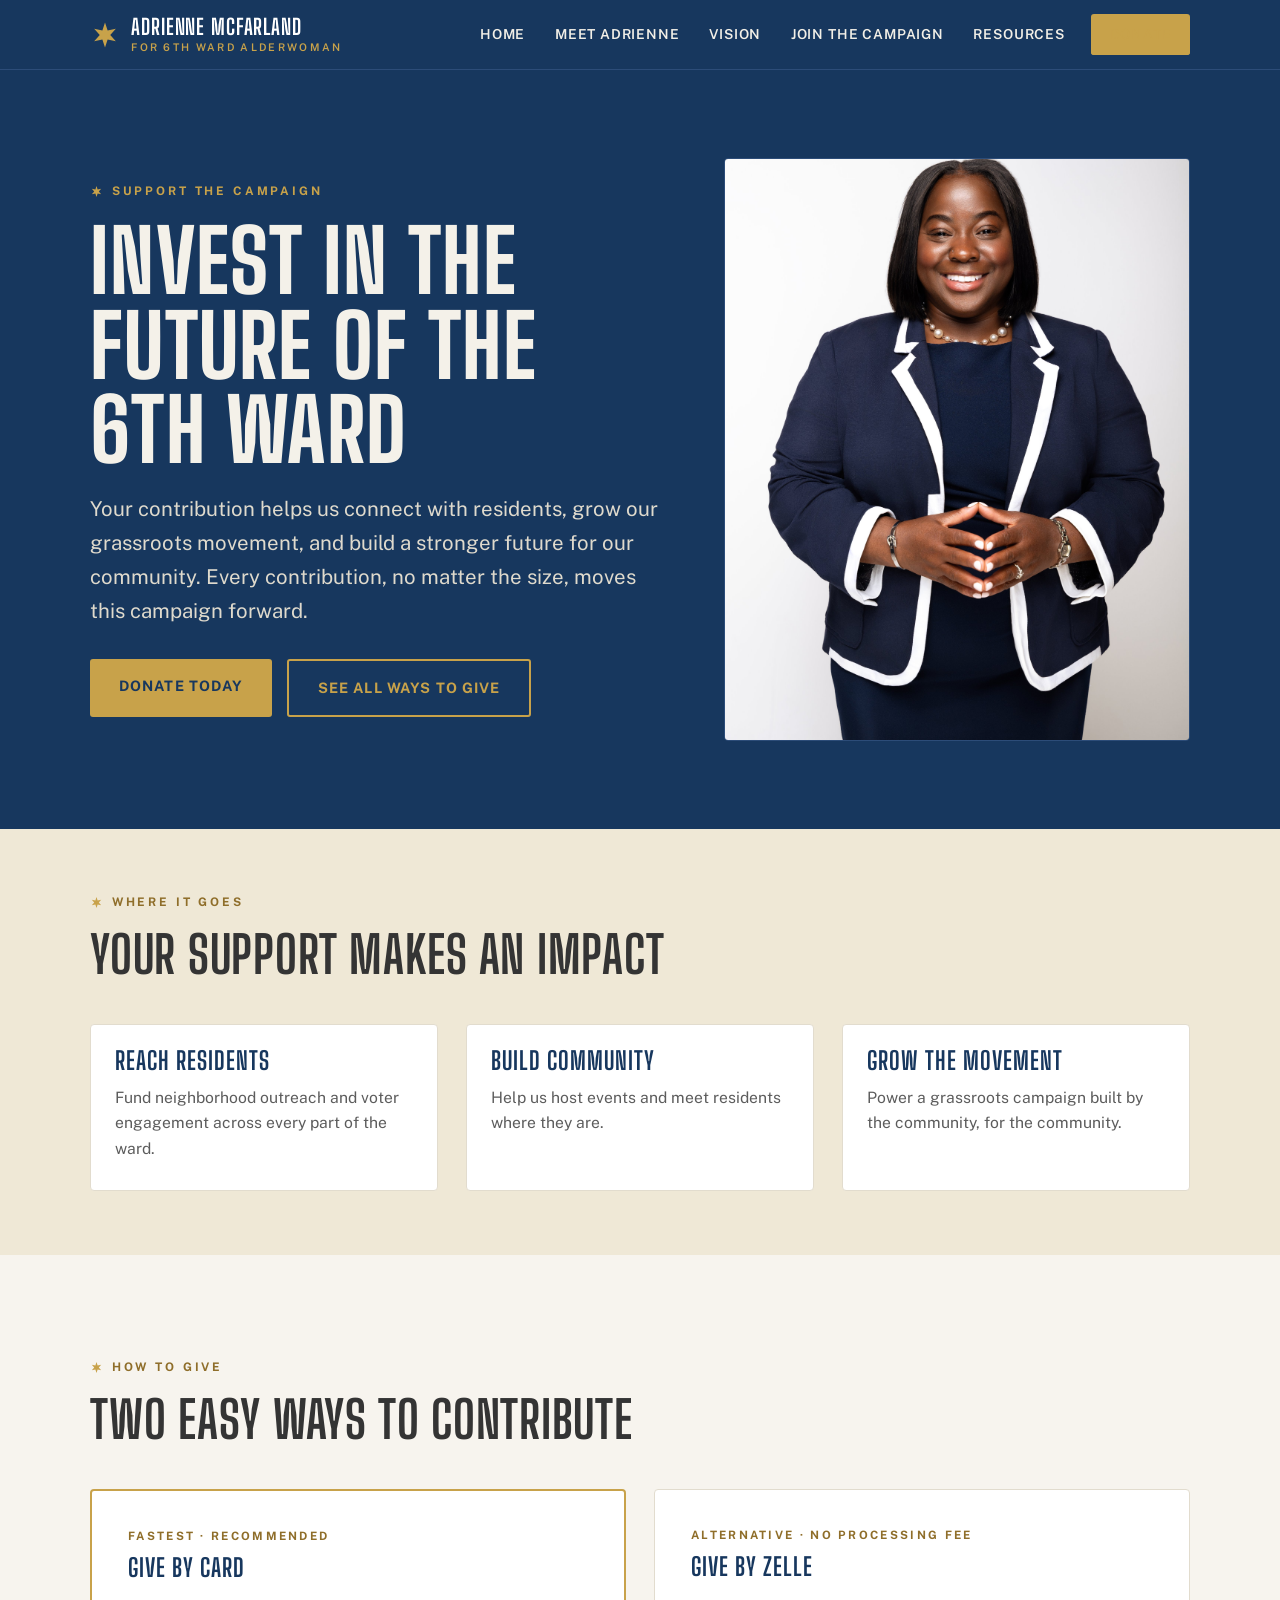
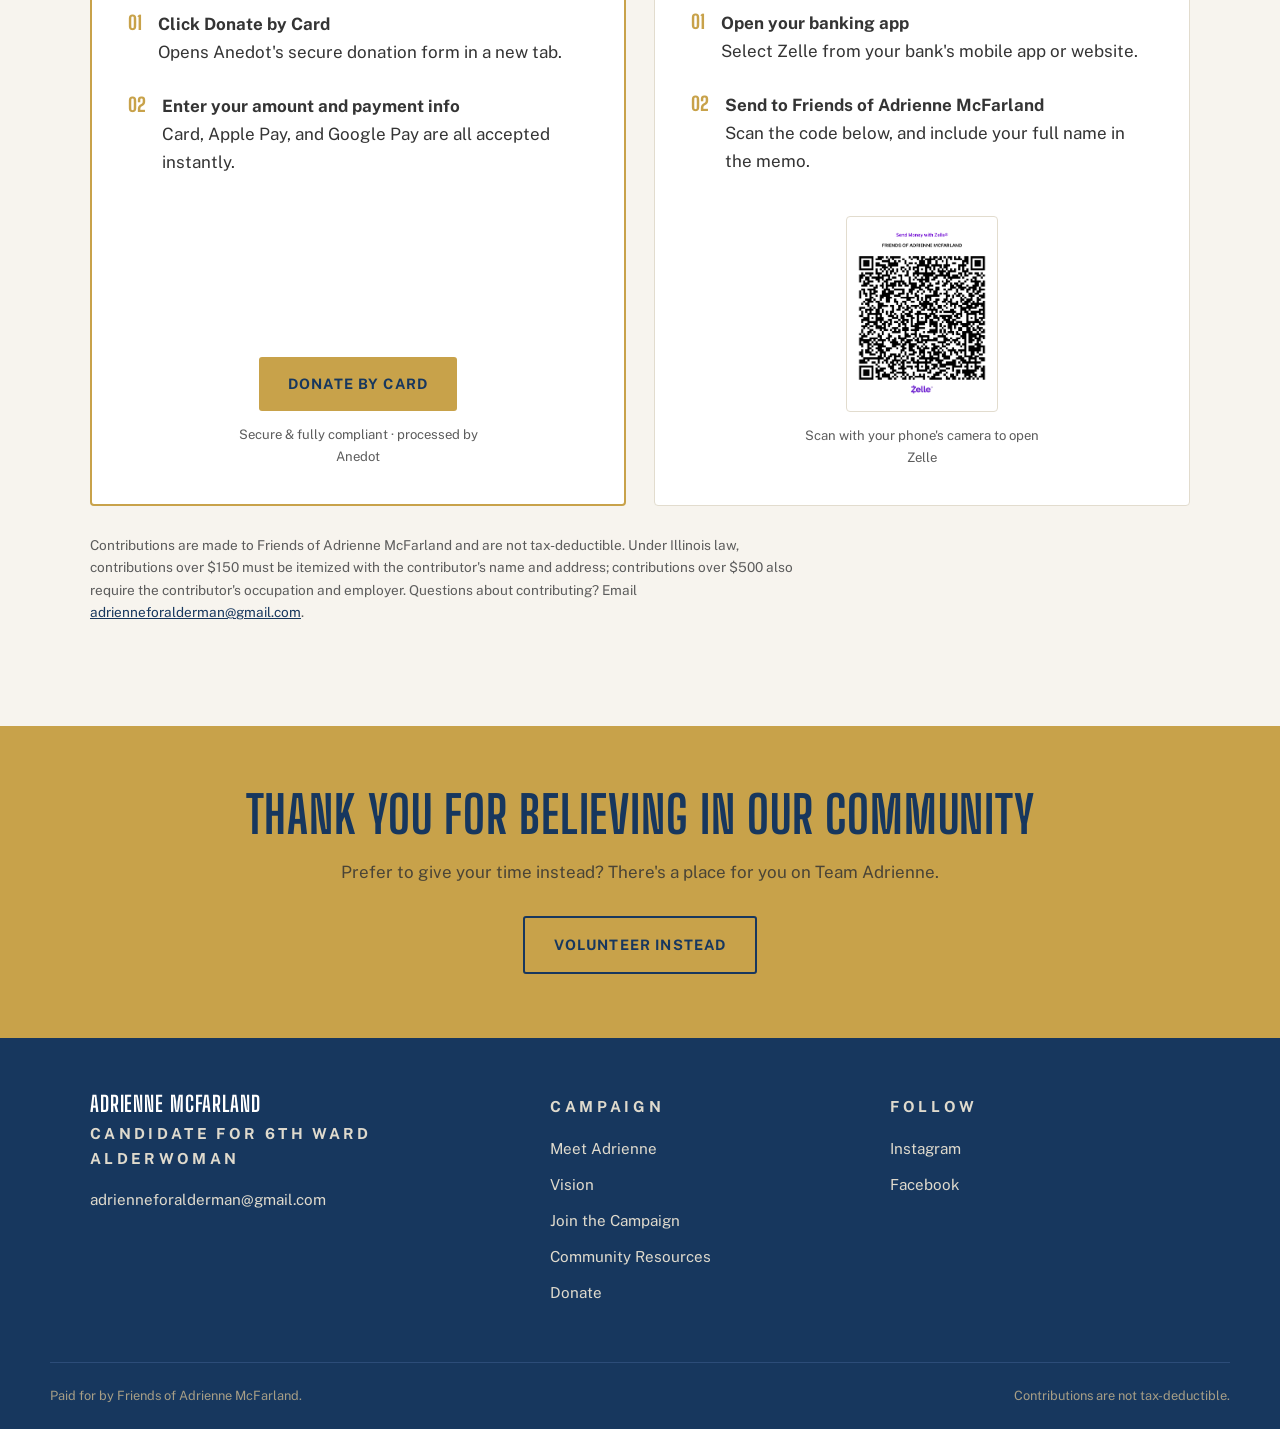
==== commit 5bc51fd1: "Fixed the donate card rhythms" ====
--- a/donate.html
+++ b/donate.html
@@ -88,17 +88,26 @@
       <article class="give-card give-card-primary">
         <p class="give-tag">Fastest &middot; Recommended</p>
         <h3>Give by Card</h3>
-        <p>Secure, instant, and fully compliant with Illinois campaign finance reporting. Accepts credit, debit, Apple Pay, and Google Pay through Anedot, a platform built for political campaigns.</p>
-        <a class="btn btn-primary" href="https://secure.anedot.com/friend-of-adrienne-mcfarland/donate" rel="noopener" target="_blank">Donate by Card</a>
+        <ol class="donate-steps">
+          <li><span class="num">01</span><div><strong>Click Donate by Card</strong><br>Opens Anedot's secure donation form in a new tab.</div></li>
+          <li><span class="num">02</span><div><strong>Enter your amount and payment info</strong><br>Card, Apple Pay, and Google Pay are all accepted instantly.</div></li>
+        </ol>
+        <div class="give-close">
+          <a class="btn btn-primary" href="https://secure.anedot.com/friend-of-adrienne-mcfarland/donate" rel="noopener" target="_blank">Donate by Card</a>
+          <p class="give-caption">Secure &amp; fully compliant &middot; processed by Anedot</p>
+        </div>
       </article>
       <article class="give-card">
         <p class="give-tag">Alternative &middot; No Processing Fee</p>
         <h3>Give by Zelle</h3>
         <ol class="donate-steps">
           <li><span class="num">01</span><div><strong>Open your banking app</strong><br>Select Zelle from your bank's mobile app or website.</div></li>
-          <li><span class="num">02</span><div><strong>Send to Friends of Adrienne McFarland</strong><br>Use the QR code below, and include your full name in the memo.</div></li>
+          <li><span class="num">02</span><div><strong>Send to Friends of Adrienne McFarland</strong><br>Scan the code below, and include your full name in the memo.</div></li>
         </ol>
-        <img src="images/zelle-qr.png" alt="Zelle QR code and payment details for Friends of Adrienne McFarland." loading="lazy">
+        <div class="give-close">
+          <img src="images/zelle-qr.png" alt="Zelle QR code and payment details for Friends of Adrienne McFarland." loading="lazy">
+          <p class="give-caption">Scan with your phone's camera to open Zelle</p>
+        </div>
       </article>
     </div>
     <p class="fine">Contributions are made to Friends of Adrienne McFarland and are not tax-deductible. Under Illinois law, contributions over $150 must be itemized with the contributor's name and address; contributions over $500 also require the contributor's occupation and employer. Questions about contributing? Email <a href="mailto:adrienneforalderman@gmail.com">adrienneforalderman@gmail.com</a>.</p>
--- a/styles.css
+++ b/styles.css
@@ -327,6 +327,34 @@
   border-left:4px solid var(--navy);font-size:.95rem;color:var(--ink-soft);border-radius:0 4px 4px 0;
 }
 
+/* ---------- Give options (Anedot + Zelle side by side) ---------- */
+.give-options{display:grid;grid-template-columns:1fr 1fr;gap:1.75rem;margin-top:2.75rem;align-items:stretch}
+.give-card{
+  background:var(--white);border:1px solid var(--line);border-radius:4px;
+  padding:clamp(1.5rem,3vw,2.25rem);display:flex;flex-direction:column;
+}
+.give-card-primary{border:2px solid var(--red);position:relative}
+.give-tag{
+  font-size:.72rem;font-weight:700;letter-spacing:.2em;text-transform:uppercase;
+  color:var(--red-deep);margin-bottom:.6rem;
+}
+.give-card h3{color:var(--navy);margin-bottom:1.1rem}
+.give-card .donate-steps{margin-bottom:0}
+.give-close{
+  margin-top:auto;padding-top:1.75rem;text-align:center;
+  display:flex;flex-direction:column;align-items:center;
+}
+.give-close .btn{margin-top:.4rem}
+.give-close img{
+  width:9.5rem;max-width:100%;margin:0 auto;border-radius:4px;
+  border:1px solid var(--line);padding:.6rem;background:var(--white);
+}
+.give-caption{
+  margin-top:.85rem;font-size:.82rem;color:var(--ink-soft);
+  text-align:center;max-width:16rem;
+}
+@media (max-width:820px){.give-options{grid-template-columns:1fr}}
+
 /* ---------- Donate ---------- */
 .donate-panel{
   background:var(--white);border:1px solid var(--line);border-radius:4px;
